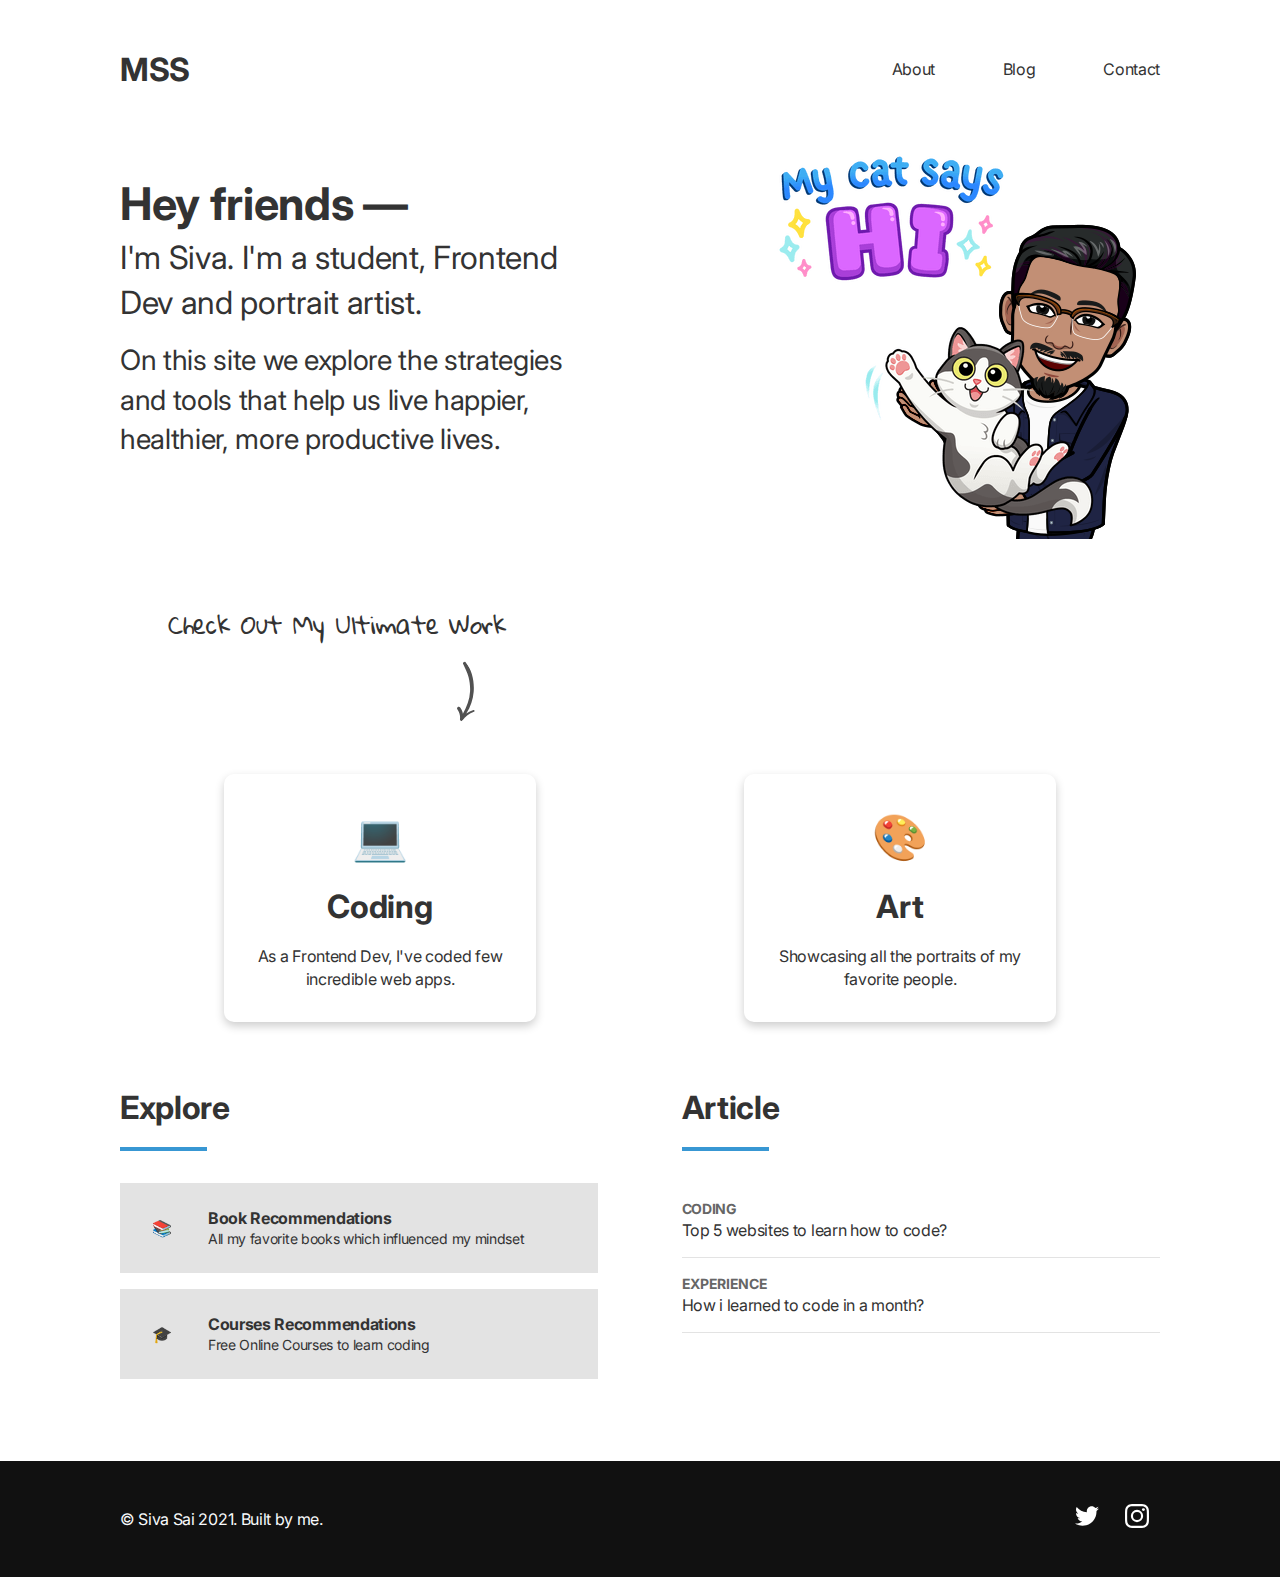
==== index.html @ b38bd8ef "home" ====
<!DOCTYPE html>
<html lang="en">
<head>
    <meta charset="UTF-8">
    <meta http-equiv="X-UA-Compatible" content="IE=edge">
    <meta name="viewport" content="width=device-width, initial-scale=1.0">
    <title>Siva Sai</title>

    <link rel="stylesheet" href="./css/styles.css">

    <!-- googlefonts -->

    <link rel="preconnect" href="https://fonts.gstatic.com">

    <link href="https://fonts.googleapis.com/css2?family=Inter:wght@400&display=swap" rel="stylesheet">

    <link rel="preconnect" href="https://fonts.gstatic.com">

    <link href="https://fonts.googleapis.com/css2?family=Gloria+Hallelujah&display=swap" rel="stylesheet">

</head>
<body>
    <header>
        <div class="head">

            <h1 class="logo-text">MSS</h1>
            
            <button class="nav-toggle">
                <span class="hamburger"></span>
            </button>
            
            <nav class="nav">
                <ul class="nav-list">
                    <li class="nav-item"><a href="./about.html" class="nav-link">About</a></li>
                    <li class="nav-item"><a href="./blog.html" class="nav-link">Blog</a></li>
                    <li class="nav-item"><a href="./contact.html" class="nav-link">Contact</a></li>
                </ul>
            </nav>
        </div>
    </header>
    <main>
        
        <div class="container">
            <!-- introduction -->
            <div class="intro">
                <div class="intro-des">
                    <h1 class="intro-title">Hey friends —</h1>
                    <h2 class="intro-subtitle">I'm Siva. I'm a student, Frontend Dev and portrait artist.</h2>
                    <h2 class="intro-subtitle-1">On this site we explore the strategies and tools that help us live happier, healthier, more productive lives.
                    </h2>
               </div>
               <div class="intro-img">
                   <img src="./img/cat-and-me.png" alt="cartoon of sivasai holding a cat" class="image"></div>
            </div>
            <!-- gudies -->
            <div class="home-section-1">
                <div>
                    <div class="section-title">check out my ultimate work</div>
                    <div class="arrow">
                        <svg width="57" height="61" viewBox="0 0 57 61" fill="none" xmlns="http://www.w3.org/2000/svg"><g clip-path="url(#clip0)"><path d="M27.24 59.656c3.056-4.048 6.993-7.064 11.733-8.884 1.044-.403.601-2.019-.494-1.686a27.466 27.466 0 00-7.22 3.363c4.386-6.307 6.793-13.976 7.43-21.601.826-9.907-1.403-22-8.078-29.72-.977-1.136-3.166.194-2.558 1.583C30 7.16 32.27 11.285 33.525 16.038c1.242 4.705 1.793 9.525 1.53 14.385-.434 8.056-3.296 15.458-7.17 22.389-.355-2.259-1.235-4.428-2.668-6.287-1.3-1.681-4.121-.045-2.869 1.776 2.13 3.113 3.128 6.322 2.577 10.122-.167 1.186 1.416 2.426 2.317 1.233z" fill="#333" fill-opacity=".85"></path></g><defs><clipPath id="clip0"><path transform="rotate(148.25 56.2 41.845)" fill="#fff" d="M56.2 41.845h35.638v49.209H56.2z"></path></clipPath></defs></svg>
                    </div>
                </div>
                <div class="section-list">
                    <div class="section-item">
                        <div class="section-icon">💻</div>
                        <h1 class="section-item-title">coding</h1>
                        <p>As a Frontend Dev, I've coded few incredible web apps.</p>
                    </div>
                    <div class="section-item">
                        <div class="section-icon">🎨</div>
                        <h1 class="section-item-title">art</h1>
                        <p>Showcasing all the portraits of my favorite people.</p>
                    </div>
                </div>
            </div>
            <!-- external links -->
            <div class="home-section-2">
                <div class="explore">
                    <h1 class="explore-title">Explore</h1>
                    <hr class="line">
                    <a href="#" class="explore-link">
                        <div class="explore-link-icon">📚</div>
                        <div class="ex-link-block">
                            <b>Book Recommendations</b>
                            <div class="ex-p">All my favorite books which influenced my mindset</div>
                        </div>
                    </a>
                    <a href="#" class="explore-link">
                        <div class="explore-link-icon">🎓</div>
                        <div class="ex-link-block">
                            <b>Courses Recommendations</b>
                            <div class="ex-p">Free Online Courses to learn coding</div>
                        </div>
                    </a>              
                </div>
                <div class="article">
                    <h1 class="article-title">Article</h1>
                    <hr class="line">
                    <div class="article-link">
                        <div>
                            <div class="article-link-title">Coding</div>
                            <a class="ar-link" href="#">Top 5 websites to learn how to code?</a>
                        </div>
                    </div>
                    <div class="article-link">
                        <div>
                            <div class="article-link-title">Experience</div>
                            <a class="ar-link" href="#">How i learned to code in a month?</a> 
                        </div> 
                    </div>
                </div>
            </div>
        </div>
    </main>

    
    <script src="./css/index.js"></script>
    <footer>
        <div class="footer-container footer-cols">
            <div class="copyright">© Siva Sai 2021. Built by me.</div>
            <div class="social-links">
                <a target="_blank" href="https://twitter.com/sivasai_me/" class="social-link"><svg xmlns="http://www.w3.org/2000/svg" width="24" height="24" viewBox="0 0 24 24"><path fill="#fff" d="M24 4.6c-.9.4-1.8.7-2.8.8 1-.6 1.8-1.6 2.2-2.7-1 .6-2 1-3.1 1.2-.9-1-2.2-1.6-3.6-1.6-2.7 0-4.9 2.2-4.9 4.9 0 .4 0 .8.1 1.1-4.2-.2-7.8-2.2-10.2-5.2-.5.8-.7 1.6-.7 2.5 0 1.7.9 3.2 2.2 4.1-.8 0-1.6-.2-2.2-.6v.1c0 2.4 1.7 4.4 3.9 4.8-.4.1-.8.2-1.3.2-.3 0-.6 0-.9-.1.6 2 2.4 3.4 4.6 3.4-1.7 1.3-3.8 2.1-6.1 2.1-.4 0-.8 0-1.2-.1 2.2 1.4 4.8 2.2 7.5 2.2 9.1 0 14-7.5 14-14v-.6c1-.7 1.8-1.6 2.5-2.5z"></path></svg></a>
                <a target="_blank" href="https://instagram.com/sivasai.me/" class="social-link"><svg xmlns="http://www.w3.org/2000/svg" width="24" height="24" viewBox="0 0 24 24"><g fill="#fff"><path d="M12 2.162c3.204 0 3.584.012 4.849.07 1.366.062 2.633.336 3.608 1.311.975.975 1.249 2.242 1.311 3.608.058 1.265.07 1.645.07 4.849s-.012 3.584-.07 4.849c-.062 1.366-.336 2.633-1.311 3.608-.975.975-2.242 1.249-3.608 1.311-1.265.058-1.645.07-4.849.07s-3.584-.012-4.849-.07c-1.366-.062-2.633-.336-3.608-1.311-.975-.975-1.249-2.242-1.311-3.608-.058-1.265-.07-1.645-.07-4.849s.012-3.584.07-4.849c.062-1.366.336-2.633 1.311-3.608.975-.975 2.242-1.249 3.608-1.311 1.265-.058 1.645-.07 4.849-.07M12 0C8.741 0 8.332.014 7.052.072c-1.95.089-3.663.567-5.038 1.942C.639 3.389.161 5.102.072 7.052.014 8.332 0 8.741 0 12c0 3.259.014 3.668.072 4.948.089 1.95.567 3.663 1.942 5.038 1.375 1.375 3.088 1.853 5.038 1.942C8.332 23.986 8.741 24 12 24s3.668-.014 4.948-.072c1.95-.089 3.663-.567 5.038-1.942 1.375-1.375 1.853-3.088 1.942-5.038.058-1.28.072-1.689.072-4.948s-.014-3.668-.072-4.948c-.089-1.95-.567-3.663-1.942-5.038C20.611.639 18.898.161 16.948.072 15.668.014 15.259 0 12 0z"></path><path d="M12 5.838a6.162 6.162 0 100 12.324 6.162 6.162 0 000-12.324zM12 16a4 4 0 110-8 4 4 0 010 8z"></path><circle cx="18.406" cy="5.594" r="1.44"></circle></g></svg></a>
            </div>
        </div>
    </footer>
</body>
</html>
---- css/styles.css ----
/* redefined styles */

:root {
    --clr-bg: #fff;
    --clr-default: #333;
    --clr-black: #111;
    --clr-blue: #3897D3;
    --clr-blue-hover: #227cb5;
    --clr-yellow: #EEF13B;
    --clr-light-bg: #F8FAFC;
    --clr-light-grey: #E3E3E3;
    --clr-grey: #666;
}


/* general styles */

*,
*::after,
*::before {
    box-sizing: border-box;
    margin: 0;
    padding: 0;
    border: 0;
}

html {
    scroll-behavior: smooth;
    font-family: 'Inter', sans-serif;
}

body {
    font-weight: 400;
    font-style: normal;
    font-size: 16px;
    line-height: 1.4;
    letter-spacing: -0.02em;
    color: var(--clr-default);
    -webkit-font-smoothing: antialiased;
    -moz-osx-font-smoothing: grayscale;
    padding: 1rem 1rem 0;
    background-color: var(--clr-bg);
}

li { list-style-type: none;}

svg{ display: inline-block; margin: 0.7rem;}

a { text-decoration: none; color: var(--clr-default);}

.container , .head ,.footer-container{
    max-width: 1040px;
    margin-left: auto;
    margin-right: auto;
}

@media (max-width: 700px) {
    .container , .footer-container {
        margin: auto;
        max-width: 480px;
    }
    img {
        width:100%;
    }

    header {
        max-width: 100%;
        background-color: var(--clr-bg);
    }
    
}


/* header */

header {
    margin-top: 2rem;
}
.head {
    margin: 0 auto;
    background-color: var(--clr-bg);
}


header::after {
    content: "";
    display: table;
    clear: both;
}

.logo-text {
    float: left;
    cursor: pointer;
}

.nav {
    float: right;
}

.nav ul {
    margin: 0%;
    padding: 0%;
    list-style-type: none;   
}

.nav li {
    display: inline-block;
    margin-left: 4rem;
    padding-top: 10px;
    position: relative;
}

nav a:hover {
    color: var(--clr-grey);
}

nav a::before {
    content: "";
    display: block;
    height: 4px;
    border-radius: 40px;
    justify-content: center;
    background-color: var(--clr-grey);
    position:absolute;
    top: 1px;
 
    width: 0%;
 
    transition: all ease-in-out 250ms;
}
 
nav a:hover::before {
    width: 25px;
}

@media (max-width: 890px) {

    .image {
        margin-top: 1rem;
    }
    .head{
        margin: 0;
        padding:0;
    }
    header {
        background-color: var(--clr-bg);
        display: flex;
        width: 100%;
        flex-grow: 1;
        justify-content: space-between;
        align-items: center;
        padding: 1rem;
        border-bottom: 1px solid var(--clr-grey);
        margin-top: 0;
    }
 
    .logo-text {
        float:left;
        max-width: 100px;
        align-self: flex-start;
    }
 
    .nav {
     position: fixed;
     background:#333;
     color: white;
     top: 0;
     bottom: 0;
     left: 0;
     right: 0;
     z-index: 100;
     
     transform: translateX(100%);
     transition: transform 250ms cubic-bezier(.5, 0, .5, 1);
    }

    .nav-list {
        list-style: none;
        display: flex;
        height: 100%;
        flex-direction: column;
        justify-content: space-evenly;
        align-items: center;
        margin: 0;
        padding: 0;
    }
    
    .nav-link {
        color: inherit;
        font-weight: 200;
        font-size: 1.2rem;
        text-decoration: none;  
    }
    

 
    .nav-toggle {
     padding: .5em;
     background: transparent;
     border: 0;
     cursor: pointer;
     position: absolute;
     right: 2em;
     top: 3.42em;
     z-index: 1000;
    }
 
    .nav-open .nav {
     transform: translateX(0);
    }
 
    .nav-open .nav-toggle {
     position: fixed;
    }
 
    .nav-open .hamburger {
     transform: rotate(.625turn);
    }
 
    .nav-open .hamburger::before {
     transform: rotate(90deg) translateX(-6px);
    }
 
    .nav-open .hamburger::after {
     opacity: 0;
    }
 
 
 
 
 
 
    .hamburger {
     display: block;
     position: relative;
    }
 
    .hamburger,
    .hamburger::before,
    .hamburger::after {
     background: #000;
     width: 2em;
     height: 3px;
     border-radius: 2em;
     transition: transform 250ms ease-in-out;
    }
 
 
    .hamburger::before,
    .hamburger::after {
     content: '';
     position: absolute;
     left: 0;
     right: 0;
    }
 
    .hamburger::before { top: 6px; }
    .hamburger::after { bottom: 6px; }
 
 
 }

 /* introduction */

 .intro-title {
     font-size: 2.81rem;
     margin-top: 1.5rem;
     font-weight: bolder;
 }

 .intro-subtitle {
     font-weight: normal;
     font-size: 2rem;
     margin-bottom: 1rem;
 }
 .intro-subtitle-1 {
     font-weight: normal;
     font-size: 1.75rem;
 }

 .section-title {
    font-family: 'Gloria Hallelujah', cursive;
    font-size: 1.5rem;
    margin-top: 4rem;
    padding-bottom: 5rem;
    position: relative;
    text-transform: capitalize;
}

.arrow {
    margin-top: -4.5rem;
    margin-left: 13rem;
    font-size: 1.5rem;
}

.section-item {
    display: block;
    padding: 2rem 1rem;
    border-radius: 10px;
    box-shadow: 0 4px 10px rgba(0,0,0,0.2);
    background-color: var(--clr-bg);
    transition: color 0.3s, transform 0.3s !important;
    margin-top: 2rem;
    text-align: center;
    color: var(--clr-default);
}

.section-icon {
    font-size: 2.81rem;
    margin-bottom: 1rem;
}

.section-item-title {
    margin-bottom: 1rem;
    text-transform: capitalize;
}

.explore , .article {
    margin-top: 4rem;
}

.explore-title ,.article-title{
    font-size: 2rem;
    margin-bottom: 1rem;
}

.line {
    width: 87px;
    border: 2px solid var(--clr-blue);
    margin-bottom: 2rem;
}

.explore-link {
    display: block;
    padding: 1.5rem;
    margin-bottom: 1rem;
    background-color: var(--clr-light-grey);
    display: flex;
    align-items: center;
}

.explore-link-icon {
    flex: 0 0 4rem;
    padding-left: 0.5rem;
    font-size: 1.5erm;
}

.ex-p {font-size: 0.875rem;}

.article-link {
    display: flex;
    align-items: baseline;
    padding: 1rem 0;
    border-bottom: 1px solid var(--clr-light-grey);
}

.article-link-title {
    text-transform: uppercase;
    font-size: 0.875rem;
    font-weight: bold;
    color: var(--clr-grey);
}

.ar-link {
    color: var(--clr-default);
}
.article {
    margin-bottom: 4rem;
}

@media (min-width:701px) {
     .intro {
         display:flex;
         margin-top:3rem;
         margin-bottom: 3rem;
         justify-content: space-between;
         align-content: center;
     }
     .intro-des {
         margin: 0;
         width: 46%;
         margin-top: 2rem;
     }
     .intro-title ,.intro-img {
         margin-top: 0;
     }
     .section-title {
        margin-left: 3rem;

    }
    .arrow {
        margin-left: 19rem;
    }

    .section-list {
        display: flex;
        justify-content: space-around;
    }
    .section-item {
        width: 30%;
    }
    .home-section-2 {
        display: flex;
        justify-content: space-between;
        margin-bottom: 4rem;
    }
    .explore , .article{
        width: 46%;
    }
    .footer-cols{
        display: flex;
        justify-content: space-between;
        align-items: center;
    }
} 

 
   
 
 /* footer */

footer {
    padding: 2rem 1rem;
    margin: 0 -1rem;
    width: calc(100% + 2rem);
    background-color: var(--clr-black);
    color: var(--clr-light-bg);
    
}

@media (max-width: 700px) {

    .footer-container {
        display: block;
        text-align: center;
        justify-content: center;
    }
    .copyright, .social.links {
        margin-bottom:1rem;
    }
    
}
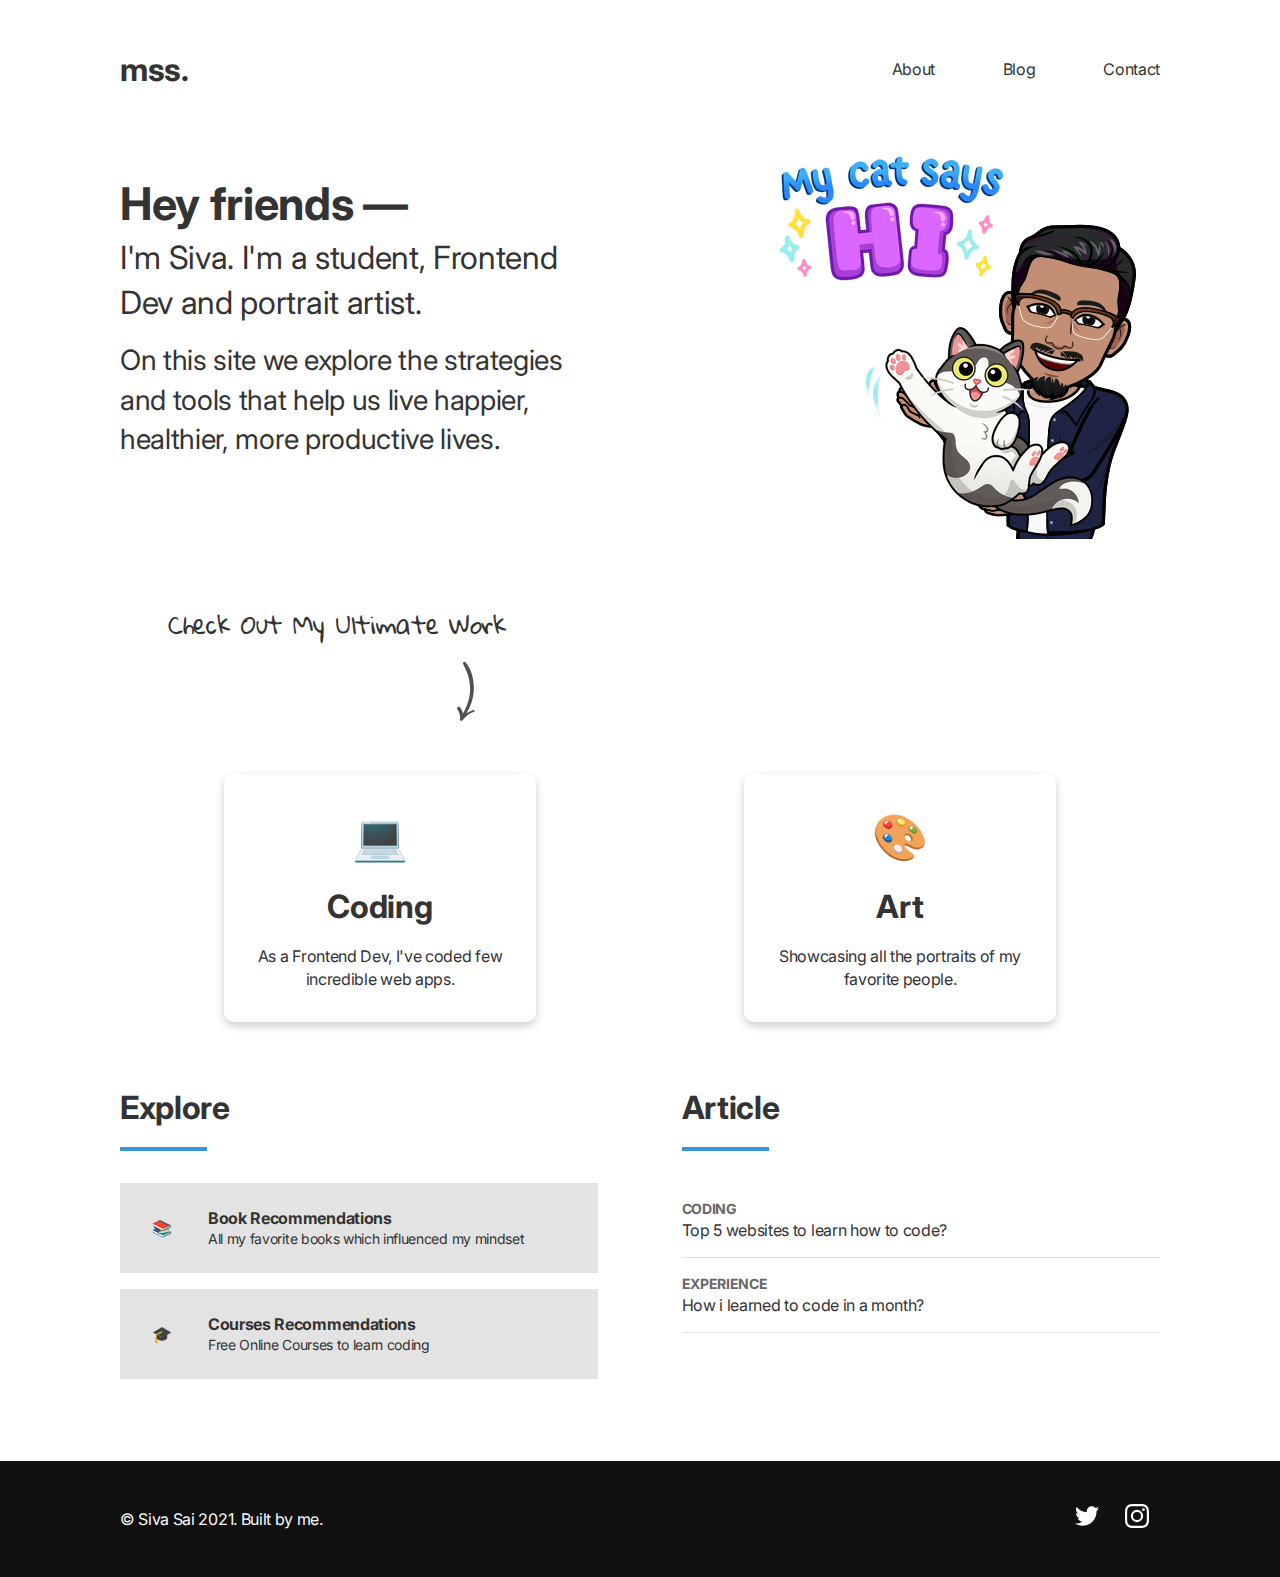
==== commit 0d56cf6c: "Update index.html" ====
--- a/index.html
+++ b/index.html
@@ -23,7 +23,7 @@
     <header>
         <div class="head">
 
-            <h1 class="logo-text">MSS</h1>
+            <h1 class="logo-text">mss.</h1>
             
             <button class="nav-toggle">
                 <span class="hamburger"></span>
@@ -125,4 +125,4 @@
         </div>
     </footer>
 </body>
-</html>+</html>
